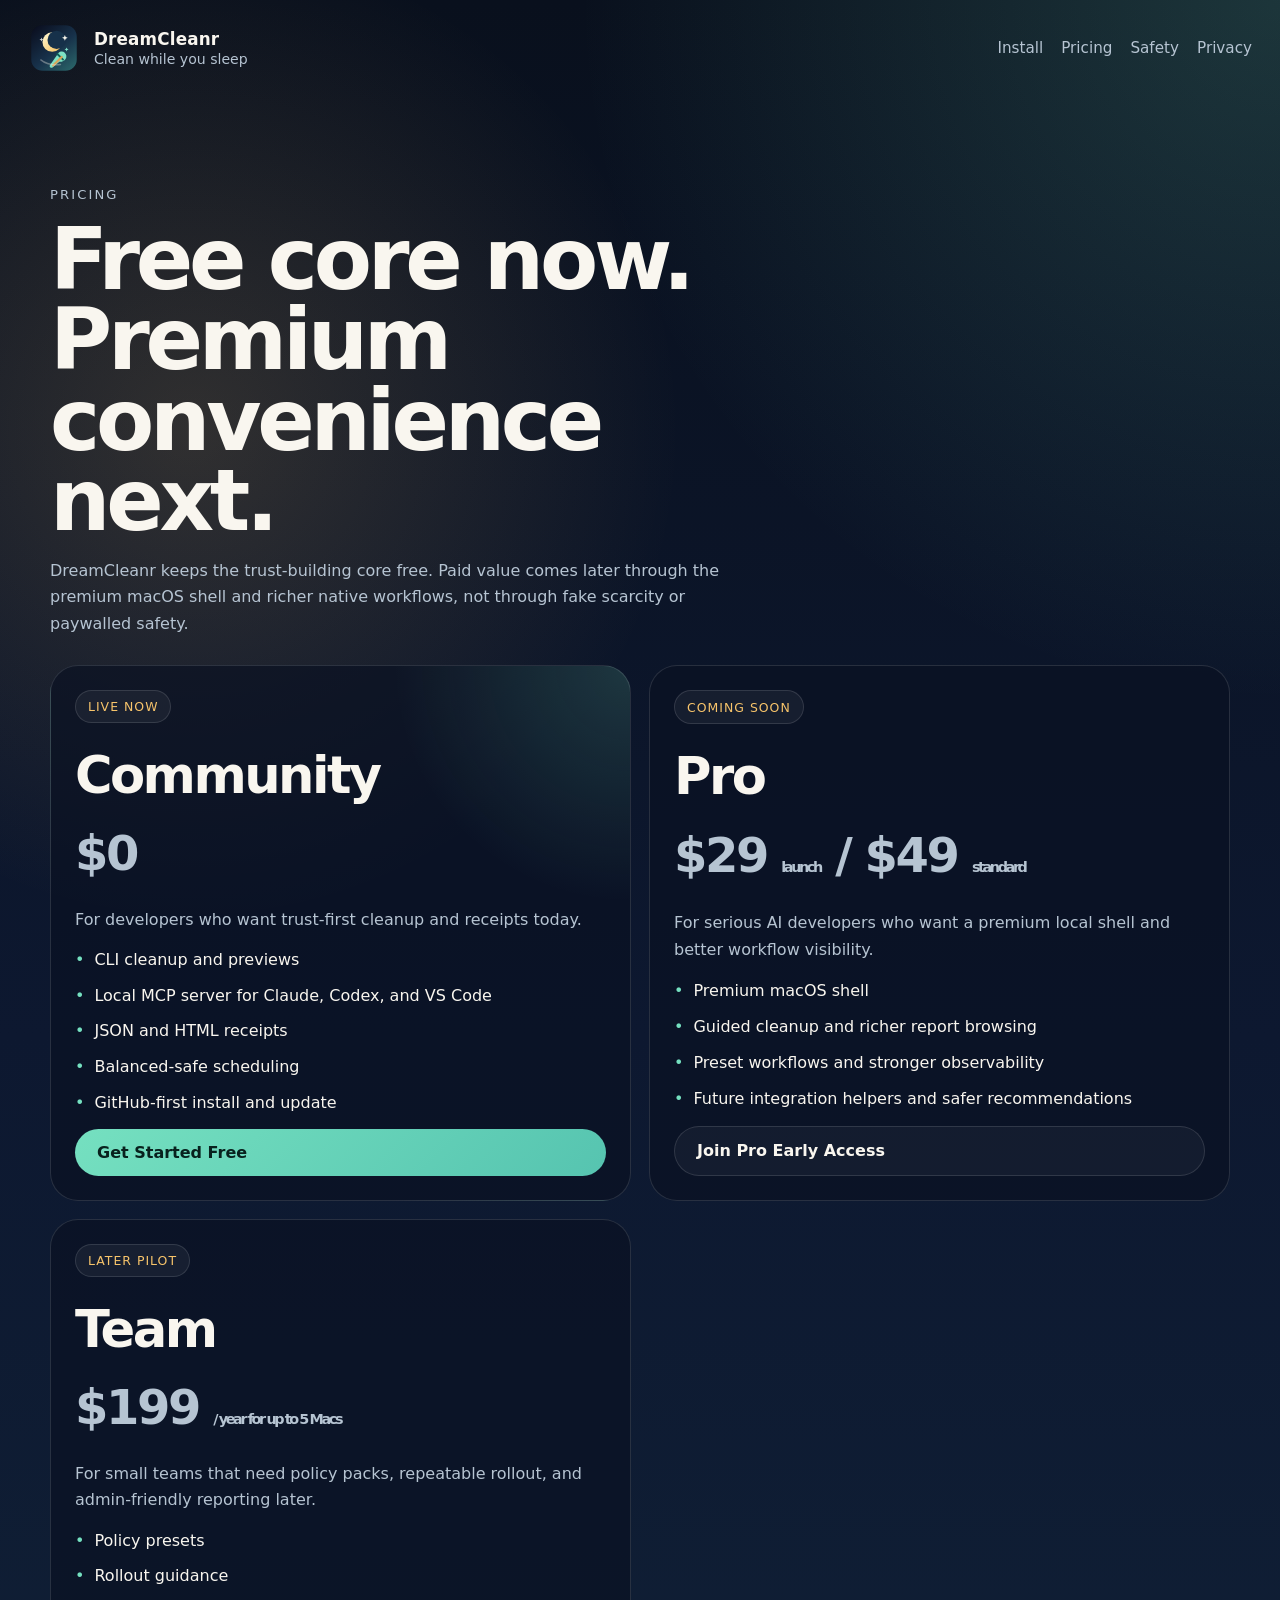
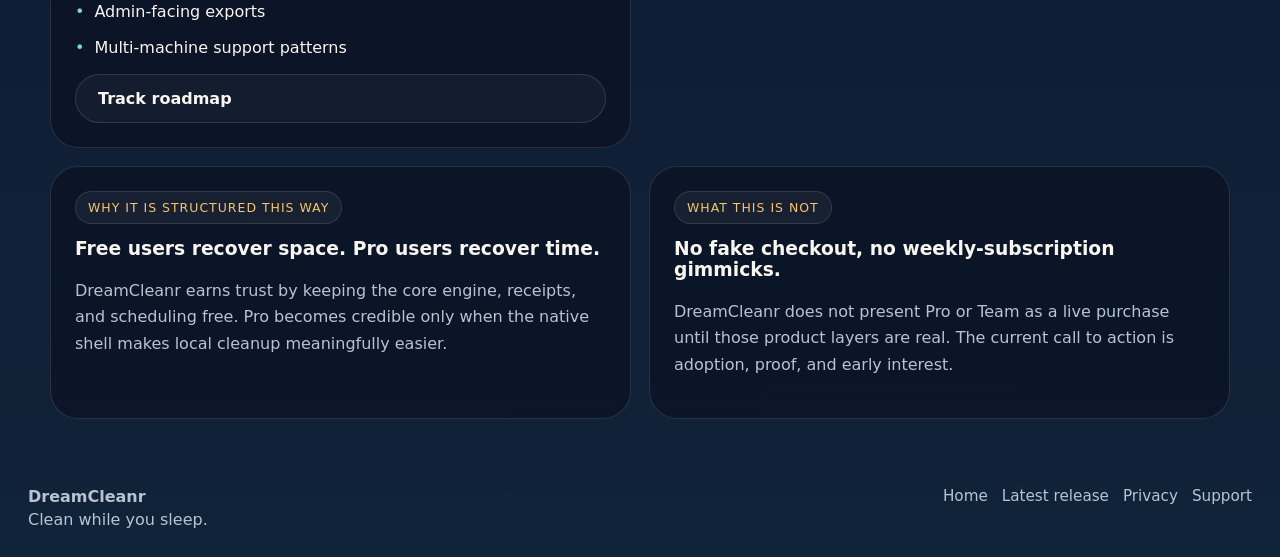
==== site/pricing.html @ 451baac4 "Add DreamCleanr growth and workflow planning surfaces" ====
<!DOCTYPE html>
<html lang="en">
  <head>
    <meta charset="utf-8" />
    <meta name="viewport" content="width=device-width, initial-scale=1" />
    <title>DreamCleanr Pricing | Community, Pro, and Team</title>
    <meta
      name="description"
      content="DreamCleanr pricing stays grounded: free Community today, one-time Pro coming with the premium macOS shell, and a later Team pilot."
    />
    <link rel="canonical" href="https://jlsport18.github.io/DreamCleanr/pricing.html" />
    <meta name="robots" content="index,follow" />
    <meta name="theme-color" content="#0b1021" />
    <meta property="og:type" content="website" />
    <meta property="og:title" content="DreamCleanr Pricing" />
    <meta
      property="og:description"
      content="Free core now, premium macOS shell later, and a Team pilot after repeated team demand."
    />
    <meta property="og:url" content="https://jlsport18.github.io/DreamCleanr/pricing.html" />
    <meta property="og:image" content="https://jlsport18.github.io/DreamCleanr/logo.svg" />
    <link rel="icon" href="./logo.svg" type="image/svg+xml" />
    <link rel="stylesheet" href="./styles.css" />
  </head>
  <body>
    <div class="noise"></div>
    <header class="site-header">
      <a class="brand" href="./index.html" aria-label="DreamCleanr home">
        <img src="./logo.svg" alt="" />
        <div>
          <strong>DreamCleanr</strong>
          <span>Clean while you sleep</span>
        </div>
      </a>
      <nav>
        <a href="./index.html#install">Install</a>
        <a href="./pricing.html">Pricing</a>
        <a href="./index.html#safety">Safety</a>
        <a href="./privacy.html">Privacy</a>
      </nav>
    </header>

    <main>
      <section class="section">
        <div class="section-heading">
          <p class="eyebrow">Pricing</p>
          <h1 class="pricing-title">Free core now. Premium convenience next.</h1>
          <p>
            DreamCleanr keeps the trust-building core free. Paid value comes later through the premium macOS shell and
            richer native workflows, not through fake scarcity or paywalled safety.
          </p>
        </div>

        <div class="pricing-grid">
          <article class="tier tier-live">
            <span class="tier-badge">Live now</span>
            <h2>Community</h2>
            <p class="tier-price">$0</p>
            <p class="tier-subhead">For developers who want trust-first cleanup and receipts today.</p>
            <ul class="pill-list">
              <li>CLI cleanup and previews</li>
              <li>Local MCP server for Claude, Codex, and VS Code</li>
              <li>JSON and HTML receipts</li>
              <li>Balanced-safe scheduling</li>
              <li>GitHub-first install and update</li>
            </ul>
            <a class="button primary" href="./index.html#install">Get Started Free</a>
          </article>

          <article class="tier tier-coming">
            <span class="tier-badge">Coming soon</span>
            <h2>Pro</h2>
            <p class="tier-price">$29 <small>launch</small> / $49 <small>standard</small></p>
            <p class="tier-subhead">For serious AI developers who want a premium local shell and better workflow visibility.</p>
            <ul class="pill-list">
              <li>Premium macOS shell</li>
              <li>Guided cleanup and richer report browsing</li>
              <li>Preset workflows and stronger observability</li>
              <li>Future integration helpers and safer recommendations</li>
            </ul>
            <a class="button ghost" href="https://github.com/jlsport18/DreamCleanr/issues/new?template=pro-interest.yml">Join Pro Early Access</a>
          </article>

          <article class="tier tier-coming">
            <span class="tier-badge">Later pilot</span>
            <h2>Team</h2>
            <p class="tier-price">$199 <small>/ year for up to 5 Macs</small></p>
            <p class="tier-subhead">For small teams that need policy packs, repeatable rollout, and admin-friendly reporting later.</p>
            <ul class="pill-list">
              <li>Policy presets</li>
              <li>Rollout guidance</li>
              <li>Admin-facing exports</li>
              <li>Multi-machine support patterns</li>
            </ul>
            <a class="button ghost" href="https://github.com/jlsport18/DreamCleanr/issues">Track roadmap</a>
          </article>
        </div>

        <div class="comparison-grid pricing-notes">
          <article class="comparison-card">
            <span class="card-kicker">Why it is structured this way</span>
            <h3>Free users recover space. Pro users recover time.</h3>
            <p>
              DreamCleanr earns trust by keeping the core engine, receipts, and scheduling free. Pro becomes credible
              only when the native shell makes local cleanup meaningfully easier.
            </p>
          </article>
          <article class="comparison-card">
            <span class="card-kicker">What this is not</span>
            <h3>No fake checkout, no weekly-subscription gimmicks.</h3>
            <p>
              DreamCleanr does not present Pro or Team as a live purchase until those product layers are real. The
              current call to action is adoption, proof, and early interest.
            </p>
          </article>
        </div>
      </section>
    </main>

    <footer class="site-footer">
      <div>
        <strong>DreamCleanr</strong>
        <span>Clean while you sleep.</span>
      </div>
      <nav>
        <a href="./index.html">Home</a>
        <a href="https://github.com/jlsport18/DreamCleanr/releases/latest">Latest release</a>
        <a href="./privacy.html">Privacy</a>
        <a href="./support.html">Support</a>
      </nav>
    </footer>
  </body>
</html>
---- site/styles.css ----
:root {
  --bg: #08101d;
  --bg-soft: #101c32;
  --paper: #f3eee4;
  --text: #f9f6ef;
  --muted: #b6c4d2;
  --teal: #75e0c0;
  --gold: #f7c46b;
  --line: rgba(255, 255, 255, 0.12);
  --panel: rgba(10, 18, 35, 0.7);
  --shadow: 0 24px 80px rgba(0, 0, 0, 0.28);
}

* {
  box-sizing: border-box;
}

html {
  scroll-behavior: smooth;
}

body {
  margin: 0;
  background:
    radial-gradient(circle at top right, rgba(117, 224, 192, 0.18), transparent 28%),
    radial-gradient(circle at 15% 20%, rgba(247, 196, 107, 0.16), transparent 24%),
    linear-gradient(180deg, #09101d 0%, #0d1830 48%, #112338 100%);
  color: var(--text);
  font-family: "Avenir Next", "Segoe UI", ui-sans-serif, system-ui, sans-serif;
  min-height: 100vh;
}

.noise {
  position: fixed;
  inset: 0;
  pointer-events: none;
  opacity: 0.18;
  background-image:
    linear-gradient(rgba(255, 255, 255, 0.02) 1px, transparent 1px),
    linear-gradient(90deg, rgba(255, 255, 255, 0.02) 1px, transparent 1px);
  background-size: 24px 24px;
}

.site-header,
.site-footer,
main {
  position: relative;
  z-index: 1;
}

.site-header {
  display: flex;
  justify-content: space-between;
  align-items: center;
  gap: 24px;
  padding: 22px 28px;
}

.brand {
  display: inline-flex;
  align-items: center;
  gap: 14px;
  color: var(--text);
  text-decoration: none;
}

.brand img {
  width: 52px;
  height: 52px;
}

.brand strong {
  display: block;
  font-size: 1.05rem;
  letter-spacing: 0.01em;
}

.brand span {
  color: var(--muted);
  font-size: 0.88rem;
}

nav {
  display: flex;
  gap: 18px;
  flex-wrap: wrap;
}

nav a {
  color: var(--muted);
  text-decoration: none;
  font-size: 0.95rem;
}

main {
  width: min(1180px, calc(100% - 40px));
  margin: 0 auto 48px;
}

.hero {
  min-height: calc(100svh - 110px);
  display: grid;
  grid-template-columns: minmax(0, 1.08fr) minmax(320px, 0.92fr);
  align-items: center;
  gap: 48px;
  padding: 24px 0 72px;
}

.eyebrow {
  margin: 0 0 14px;
  font-size: 0.82rem;
  letter-spacing: 0.16em;
  text-transform: uppercase;
  color: var(--gold);
}

.hero h1,
.section h2 {
  margin: 0;
  line-height: 0.95;
  letter-spacing: -0.05em;
}

.hero h1 {
  max-width: 10ch;
  font-size: clamp(3.4rem, 9vw, 6.9rem);
}

.hero-text,
.section-heading p,
.surface p,
.panel p,
.receipt-copy p,
.safety-grid p,
.final-cta p,
.comparison-card p,
.tier p,
.problem-grid p {
  color: var(--muted);
  line-height: 1.65;
}

.hero-text {
  max-width: 38rem;
  margin: 20px 0 0;
  font-size: 1.08rem;
}

.hero-actions {
  display: flex;
  gap: 14px;
  flex-wrap: wrap;
  margin: 28px 0;
}

.button,
.copy {
  border: none;
  border-radius: 999px;
  padding: 14px 22px;
  font: inherit;
  font-weight: 700;
  cursor: pointer;
  text-decoration: none;
  transition: transform 180ms ease, background 180ms ease, color 180ms ease;
}

.button:hover,
.copy:hover {
  transform: translateY(-1px);
}

.button.primary,
.copy {
  background: linear-gradient(135deg, var(--teal), #56c4b0);
  color: #08211d;
}

.button.ghost {
  background: rgba(255, 255, 255, 0.04);
  color: var(--text);
  border: 1px solid var(--line);
}

.hero-points {
  margin: 0;
  padding: 0;
  list-style: none;
  display: grid;
  gap: 12px;
  max-width: 40rem;
}

.hero-points li::before {
  content: "✦";
  color: var(--teal);
  margin-right: 10px;
}

.hero-art {
  display: flex;
  justify-content: center;
}

.poster {
  position: relative;
  width: min(100%, 470px);
  min-height: 560px;
  border-radius: 40px;
  padding: 36px;
  background:
    radial-gradient(circle at 20% 18%, rgba(247, 196, 107, 0.24), transparent 28%),
    linear-gradient(180deg, rgba(255,255,255,0.08) 0%, rgba(255,255,255,0.03) 100%);
  border: 1px solid rgba(255,255,255,0.12);
  box-shadow: var(--shadow);
  overflow: hidden;
}

.poster::after {
  content: "";
  position: absolute;
  inset: auto -30% -42% auto;
  width: 320px;
  height: 320px;
  border-radius: 50%;
  background: radial-gradient(circle, rgba(117, 224, 192, 0.33), transparent 70%);
}

.poster-logo {
  width: 108px;
  height: 108px;
}

.poster-card,
.poster-stats article,
.surface,
.panel,
.receipt,
.safety-grid article,
.support-strip,
.final-cta {
  backdrop-filter: blur(16px);
}

.poster-card {
  margin-top: 24px;
  width: fit-content;
  display: grid;
  gap: 6px;
  padding: 16px 18px;
  border-radius: 24px;
  background: rgba(9, 17, 31, 0.66);
  border: 1px solid rgba(255,255,255,0.14);
}

.poster-card span,
.poster-card small {
  color: var(--muted);
}

.poster-card strong {
  font-size: 1.12rem;
}

.poster-stats {
  margin-top: 180px;
  display: grid;
  gap: 14px;
}

.poster-stats article {
  padding: 18px;
  border-radius: 22px;
  background: rgba(9, 17, 31, 0.62);
  border: 1px solid rgba(255,255,255,0.12);
}

.poster-stats span,
.receipt small,
.receipt-top {
  color: var(--muted);
}

.poster-stats strong,
.receipt-grid strong,
.receipt-metric strong {
  display: block;
  margin-top: 6px;
  font-size: 1.25rem;
}

.support-strip {
  display: grid;
  grid-template-columns: repeat(3, minmax(0, 1fr));
  gap: 20px;
  padding: 22px 24px;
  border: 1px solid var(--line);
  border-radius: 26px;
  background: rgba(10, 18, 35, 0.54);
}

.support-strip strong,
.surface h3,
.panel h3,
.receipt-copy h3,
.safety-grid h3,
.final-cta h2 {
  display: block;
  margin-bottom: 8px;
}

.support-strip span {
  color: var(--muted);
}

.section {
  padding: 88px 0 0;
}

.section-heading {
  max-width: 720px;
  margin-bottom: 28px;
}

.section h2 {
  font-size: clamp(2.1rem, 4vw, 4.2rem);
}

.pricing-title {
  margin: 0;
  font-size: clamp(2.8rem, 7vw, 5.3rem);
  line-height: 0.95;
  letter-spacing: -0.05em;
}

.surface-grid,
.safety-grid {
  display: grid;
  gap: 18px;
  grid-template-columns: repeat(2, minmax(0, 1fr));
}

.problem-grid,
.comparison-grid,
.proof-grid,
.step-grid,
.pricing-grid {
  display: grid;
  gap: 18px;
}

.problem-grid,
.proof-grid,
.step-grid {
  grid-template-columns: repeat(3, minmax(0, 1fr));
}

.comparison-grid,
.pricing-grid {
  grid-template-columns: repeat(2, minmax(0, 1fr));
}

.surface,
.panel,
.receipt,
.safety-grid article,
.final-cta,
.problem-grid article,
.comparison-card,
.tier,
.pricing-preview,
.proof-grid article {
  border: 1px solid var(--line);
  border-radius: 28px;
  background: var(--panel);
}

.surface,
.panel,
.safety-grid article,
.problem-grid article,
.comparison-card,
.tier,
.proof-grid article {
  padding: 24px;
}

.install-secondary {
  margin-top: 18px;
}

.card-kicker,
.tier-badge,
.step-label,
.mini-stat {
  display: inline-flex;
  width: fit-content;
  align-items: center;
  gap: 8px;
  padding: 8px 12px;
  border-radius: 999px;
  background: rgba(255, 255, 255, 0.05);
  border: 1px solid rgba(255, 255, 255, 0.12);
  color: var(--gold);
  font-size: 0.78rem;
  letter-spacing: 0.08em;
  text-transform: uppercase;
}

.card-kicker,
.tier-badge {
  margin-bottom: 14px;
}

.step-label {
  margin-bottom: 16px;
  color: var(--teal);
}

.comparison-card h3,
.problem-grid h3,
.proof-grid strong,
.tier h2 {
  margin-top: 0;
}

.pill-list {
  margin: 0;
  padding: 0;
  list-style: none;
  display: grid;
  gap: 10px;
}

.pill-list li {
  color: var(--text);
  line-height: 1.6;
}

.pill-list li::before {
  content: "•";
  color: var(--teal);
  margin-right: 10px;
}

.pricing-preview {
  display: flex;
  justify-content: space-between;
  align-items: center;
  gap: 24px;
  padding: 28px;
}

.demo-shell {
  display: grid;
  grid-template-columns: minmax(0, 1.15fr) minmax(280px, 0.85fr);
  gap: 18px;
}

.demo-stage,
.demo-sidebar {
  display: grid;
  gap: 18px;
}

.demo-screen,
.demo-breakdown-card,
.demo-first-win article {
  border: 1px solid var(--line);
  border-radius: 28px;
  background: var(--panel);
}

.demo-screen {
  display: none;
  padding: 28px;
  min-height: 440px;
}

.demo-screen.active {
  display: grid;
  align-content: start;
  gap: 18px;
}

.demo-screen h3 {
  margin: 0;
  font-size: clamp(1.8rem, 4vw, 3rem);
  line-height: 1.02;
  letter-spacing: -0.04em;
}

.demo-support,
.demo-note,
.demo-breakdown-card p,
.demo-events span,
.demo-first-win small {
  color: var(--muted);
  line-height: 1.65;
}

.demo-progress {
  width: 100%;
  height: 12px;
  border-radius: 999px;
  overflow: hidden;
  background: rgba(255, 255, 255, 0.08);
  border: 1px solid rgba(255, 255, 255, 0.06);
}

.demo-progress span {
  display: block;
  width: 0;
  height: 100%;
  border-radius: inherit;
  background: linear-gradient(135deg, var(--gold), var(--teal));
  transition: width 240ms ease;
}

.demo-counter {
  display: grid;
  gap: 8px;
}

.demo-counter strong {
  font-size: clamp(3rem, 8vw, 5rem);
  letter-spacing: -0.07em;
}

.demo-events,
.demo-first-win {
  display: grid;
  gap: 14px;
}

.demo-events {
  margin: 0;
  padding: 0;
  list-style: none;
}

.demo-events li {
  display: flex;
  justify-content: space-between;
  gap: 16px;
  padding: 16px 18px;
  border-radius: 20px;
  background: rgba(255, 255, 255, 0.04);
  border: 1px solid rgba(255, 255, 255, 0.08);
}

.demo-events li.protected {
  border-color: rgba(247, 196, 107, 0.24);
  background: rgba(247, 196, 107, 0.08);
}

.demo-events strong,
.demo-first-win strong {
  font-size: 1.05rem;
}

.demo-breakdown,
.demo-first-win {
  grid-template-columns: repeat(2, minmax(0, 1fr));
}

.demo-breakdown {
  display: grid;
  gap: 14px;
}

.demo-breakdown-card,
.demo-first-win article {
  padding: 18px;
}

.demo-breakdown-card small,
.demo-first-win small {
  display: block;
}

.demo-breakdown-card strong {
  display: block;
  margin-top: 10px;
  font-size: 1.6rem;
  letter-spacing: -0.04em;
}

.demo-breakdown-card p {
  margin: 10px 0 0;
}

.tier {
  display: grid;
  gap: 14px;
}

.tier-live {
  background:
    radial-gradient(circle at top right, rgba(117, 224, 192, 0.18), transparent 30%),
    var(--panel);
}

.tier-price {
  margin: 0;
  font-size: clamp(2rem, 5vw, 3rem);
  font-weight: 800;
  letter-spacing: -0.05em;
}

.tier-price small {
  font-size: 0.9rem;
  color: var(--muted);
  font-weight: 600;
}

.tier-subhead {
  margin: 0;
}

.pricing-notes {
  margin-top: 18px;
}

pre {
  margin: 18px 0;
  padding: 16px;
  border-radius: 18px;
  background: rgba(5, 12, 24, 0.84);
  border: 1px solid rgba(255,255,255,0.08);
  overflow-x: auto;
  color: #d6f5ea;
}

code {
  font-family: "SFMono-Regular", "Menlo", monospace;
  font-size: 0.9rem;
}

.workflow-tabs {
  display: flex;
  gap: 12px;
  flex-wrap: wrap;
  margin-bottom: 20px;
}

.tab {
  border: 1px solid var(--line);
  background: transparent;
  color: var(--muted);
  padding: 12px 16px;
  border-radius: 999px;
  cursor: pointer;
  font: inherit;
  font-weight: 700;
}

.tab.active {
  background: rgba(117, 224, 192, 0.12);
  color: var(--text);
  border-color: rgba(117, 224, 192, 0.35);
}

.panels .panel {
  display: none;
}

.panels .panel.active {
  display: block;
}

.receipt {
  display: grid;
  grid-template-columns: minmax(280px, 0.95fr) minmax(0, 1.05fr);
  gap: 28px;
  padding: 26px;
}

.receipt-screen {
  border-radius: 24px;
  padding: 22px;
  background: linear-gradient(180deg, rgba(14, 24, 44, 0.95), rgba(9, 16, 29, 0.95));
  border: 1px solid rgba(255,255,255,0.08);
}

.receipt-top {
  display: flex;
  justify-content: space-between;
  gap: 12px;
  font-size: 0.92rem;
}

.receipt-metric {
  padding: 28px 0 22px;
}

.receipt-metric strong {
  font-size: 3.2rem;
}

.receipt-grid {
  display: grid;
  grid-template-columns: repeat(2, minmax(0, 1fr));
  gap: 14px;
}

.receipt-grid article {
  padding: 16px;
  border-radius: 18px;
  background: rgba(255,255,255,0.03);
  border: 1px solid rgba(255,255,255,0.08);
}

.final-cta {
  padding: 32px;
  text-align: center;
}

.site-footer {
  display: flex;
  justify-content: space-between;
  gap: 12px;
  flex-wrap: wrap;
  padding: 20px 28px 28px;
  color: var(--muted);
}

.site-footer > div {
  display: grid;
  gap: 4px;
}

.site-footer nav {
  display: flex;
  gap: 14px;
  flex-wrap: wrap;
}

.site-footer a {
  color: var(--muted);
  text-decoration: none;
}

.site-footer a:hover,
nav a:hover {
  color: var(--text);
}

.docs-page main {
  width: min(920px, calc(100% - 40px));
}

.prose {
  padding-bottom: 64px;
}

.prose h1 {
  margin: 0;
  font-size: clamp(2.8rem, 7vw, 4.8rem);
  line-height: 0.98;
  letter-spacing: -0.05em;
}

.prose h2,
.prose h3 {
  margin: 30px 0 12px;
}

.prose p,
.prose li {
  color: var(--muted);
  line-height: 1.72;
}

.prose ul,
.prose ol {
  padding-left: 1.4rem;
}

.policy-card {
  margin-top: 24px;
  padding: 24px;
  border: 1px solid var(--line);
  border-radius: 28px;
  background: var(--panel);
  backdrop-filter: blur(16px);
}

@media (max-width: 980px) {
  .hero,
  .receipt {
    grid-template-columns: 1fr;
  }

  .hero {
    min-height: auto;
    padding-bottom: 40px;
  }

  .support-strip,
  .surface-grid,
  .safety-grid,
  .problem-grid,
  .comparison-grid,
  .proof-grid,
  .step-grid,
  .pricing-grid,
  .demo-shell,
  .demo-breakdown,
  .demo-first-win {
    grid-template-columns: 1fr;
  }

  .pricing-preview {
    flex-direction: column;
    align-items: flex-start;
  }
}

@media (max-width: 720px) {
  .site-header {
    flex-direction: column;
    align-items: flex-start;
  }

  main {
    width: min(100% - 28px, 1180px);
  }

  .hero h1 {
    max-width: 9ch;
  }

  .poster {
    min-height: 500px;
    padding: 24px;
  }

  .poster-stats {
    margin-top: 144px;
  }
}
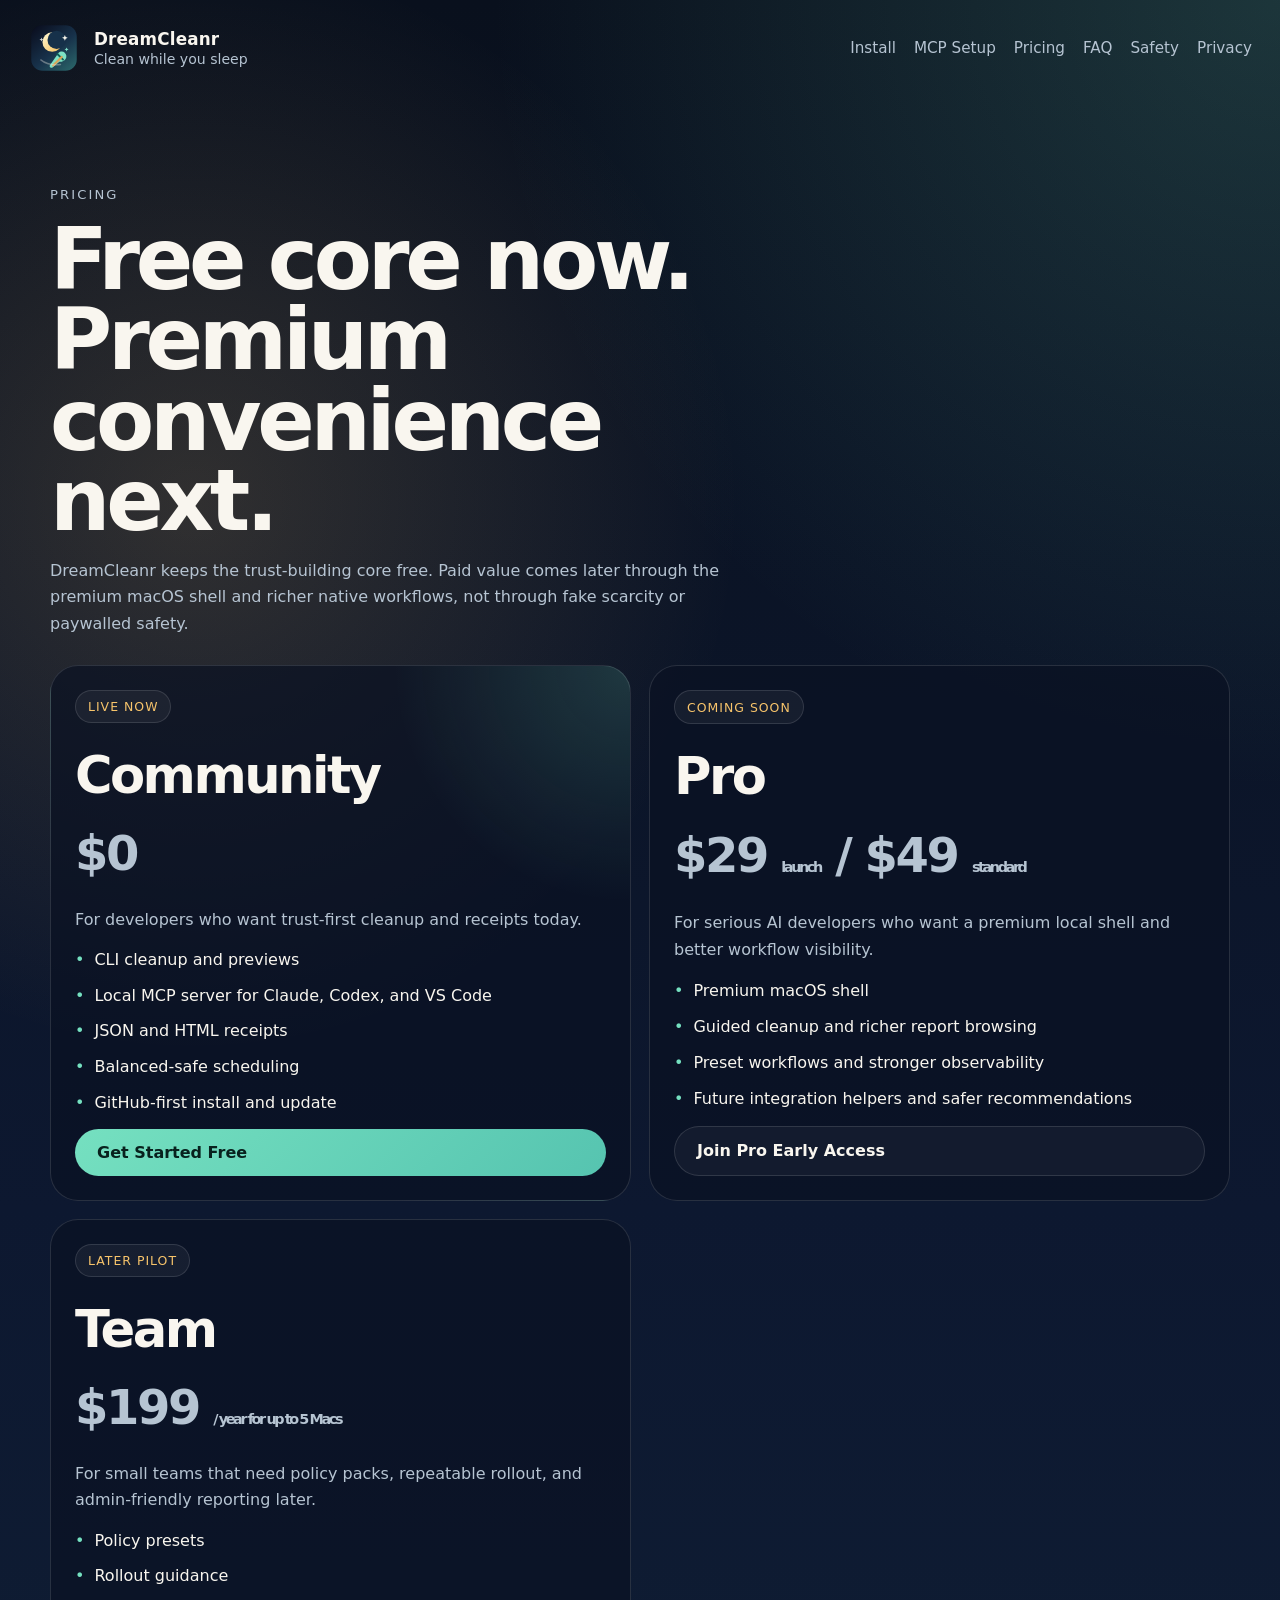
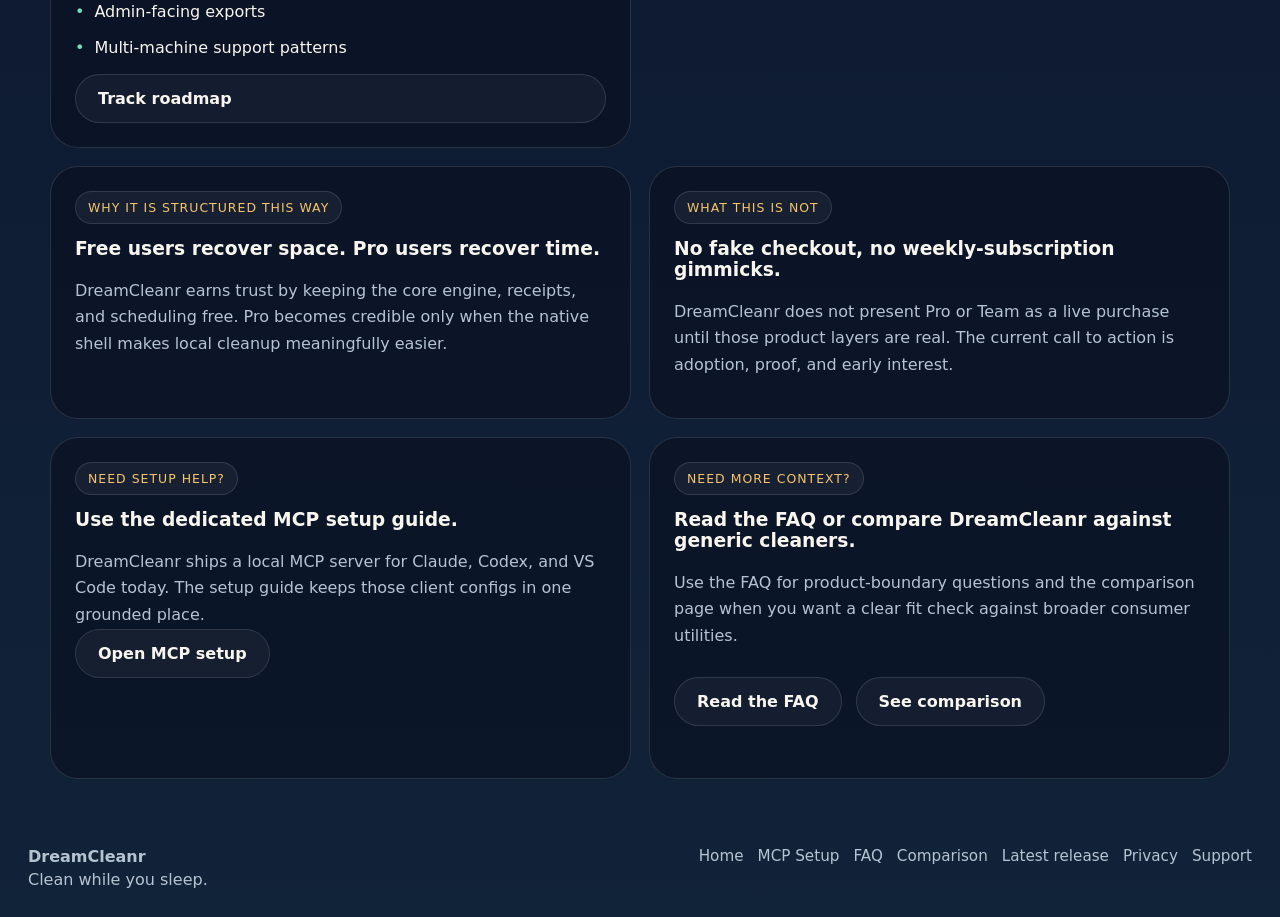
==== commit 3aecbc19: "feat: close remaining release readiness gaps" ====
--- a/site/pricing.html
+++ b/site/pricing.html
@@ -34,7 +34,9 @@
       </a>
       <nav>
         <a href="./index.html#install">Install</a>
+        <a href="./mcp-setup.html">MCP Setup</a>
         <a href="./pricing.html">Pricing</a>
+        <a href="./faq.html">FAQ</a>
         <a href="./index.html#safety">Safety</a>
         <a href="./privacy.html">Privacy</a>
       </nav>
@@ -114,6 +116,30 @@
             </p>
           </article>
         </div>
+
+        <div class="comparison-grid pricing-notes">
+          <article class="comparison-card">
+            <span class="card-kicker">Need setup help?</span>
+            <h3>Use the dedicated MCP setup guide.</h3>
+            <p>
+              DreamCleanr ships a local MCP server for Claude, Codex, and VS Code today. The setup guide keeps those
+              client configs in one grounded place.
+            </p>
+            <a class="button ghost" href="./mcp-setup.html">Open MCP setup</a>
+          </article>
+          <article class="comparison-card">
+            <span class="card-kicker">Need more context?</span>
+            <h3>Read the FAQ or compare DreamCleanr against generic cleaners.</h3>
+            <p>
+              Use the FAQ for product-boundary questions and the comparison page when you want a clear fit check
+              against broader consumer utilities.
+            </p>
+            <div class="hero-actions">
+              <a class="button ghost" href="./faq.html">Read the FAQ</a>
+              <a class="button ghost" href="./compare-cleanmymac.html">See comparison</a>
+            </div>
+          </article>
+        </div>
       </section>
     </main>
 
@@ -124,6 +150,9 @@
       </div>
       <nav>
         <a href="./index.html">Home</a>
+        <a href="./mcp-setup.html">MCP Setup</a>
+        <a href="./faq.html">FAQ</a>
+        <a href="./compare-cleanmymac.html">Comparison</a>
         <a href="https://github.com/jlsport18/DreamCleanr/releases/latest">Latest release</a>
         <a href="./privacy.html">Privacy</a>
         <a href="./support.html">Support</a>
--- a/site/styles.css
+++ b/site/styles.css
@@ -622,6 +622,46 @@
   margin-top: 18px;
 }
 
+.faq-list {
+  display: grid;
+  gap: 16px;
+}
+
+.faq-item {
+  border: 1px solid var(--line);
+  border-radius: 24px;
+  background: var(--panel);
+  backdrop-filter: blur(16px);
+  padding: 20px 22px;
+}
+
+.faq-item summary {
+  cursor: pointer;
+  font-weight: 700;
+  list-style: none;
+}
+
+.faq-item summary::-webkit-details-marker {
+  display: none;
+}
+
+.faq-item p {
+  margin: 14px 0 0;
+  color: var(--muted);
+  line-height: 1.72;
+}
+
+.source-list {
+  margin: 0;
+  padding-left: 1.2rem;
+  display: grid;
+  gap: 10px;
+}
+
+.source-list a {
+  color: var(--teal);
+}
+
 pre {
   margin: 18px 0;
   padding: 16px;
